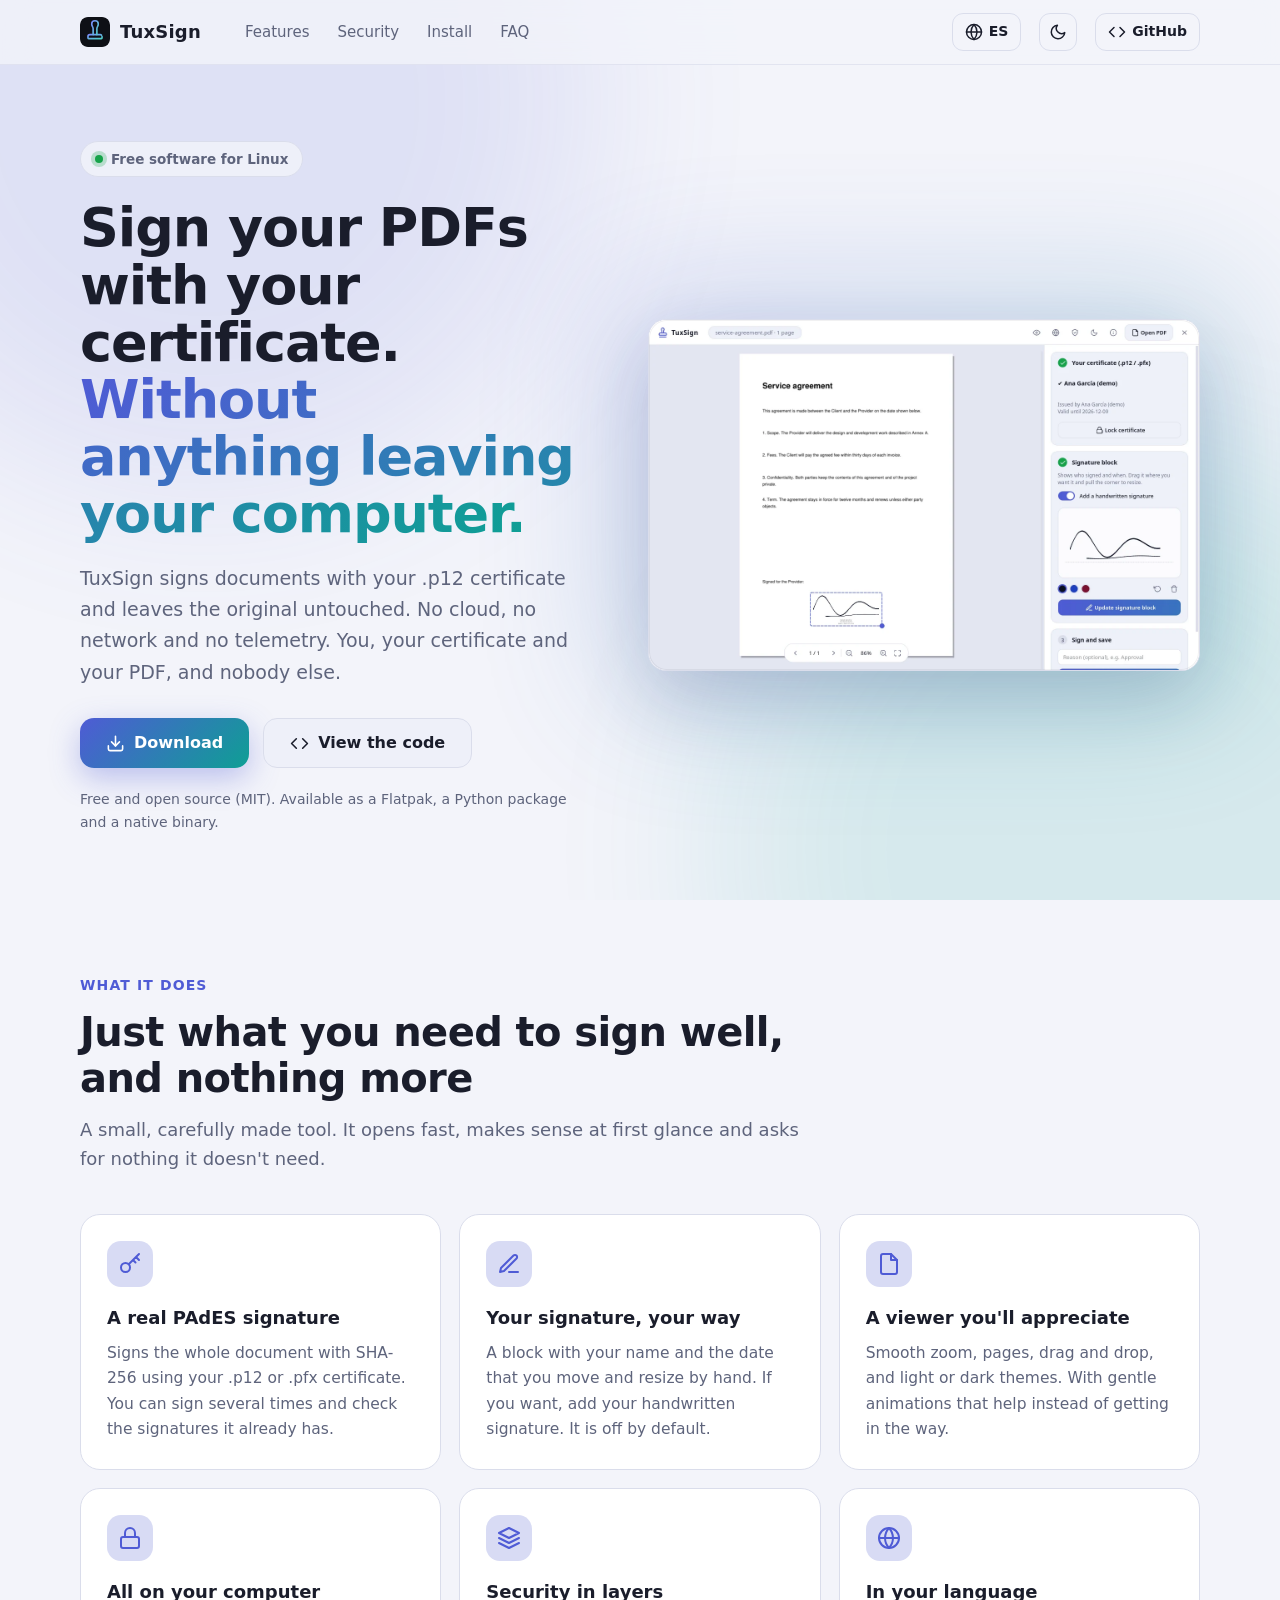
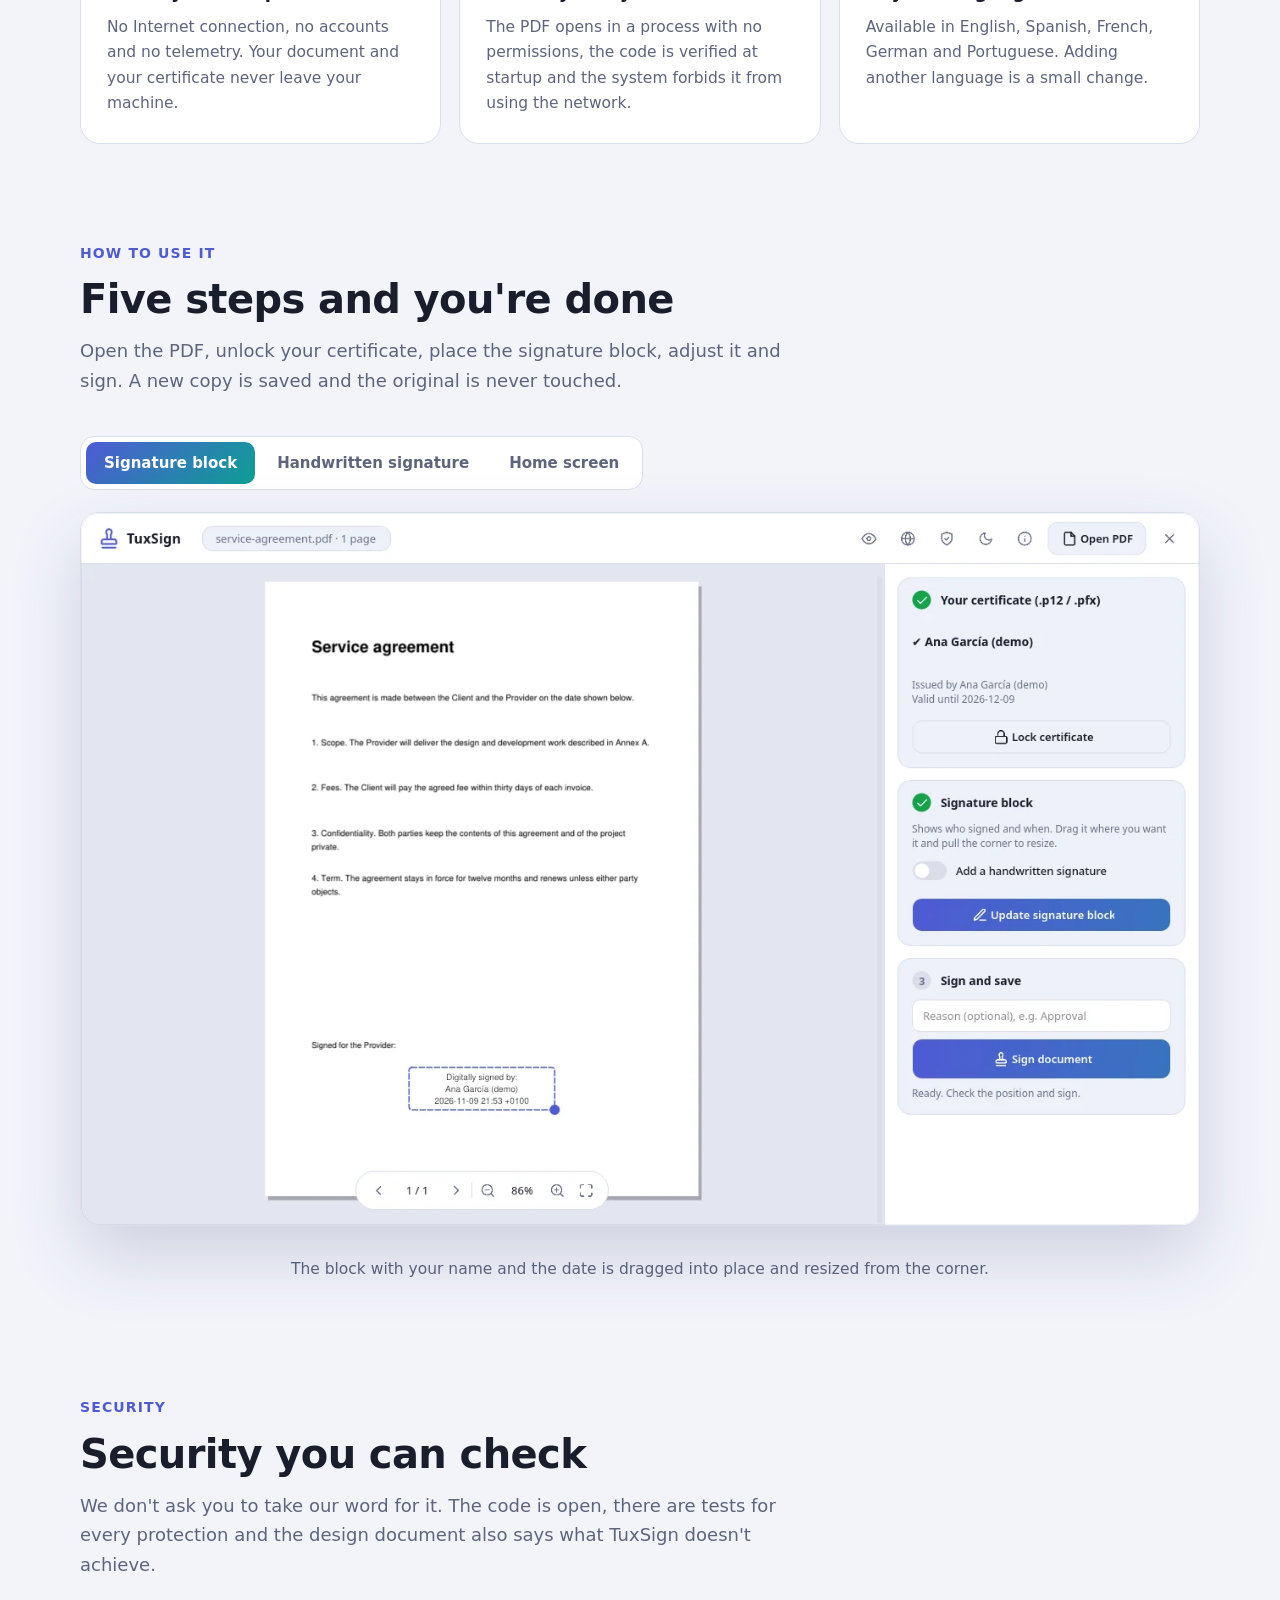
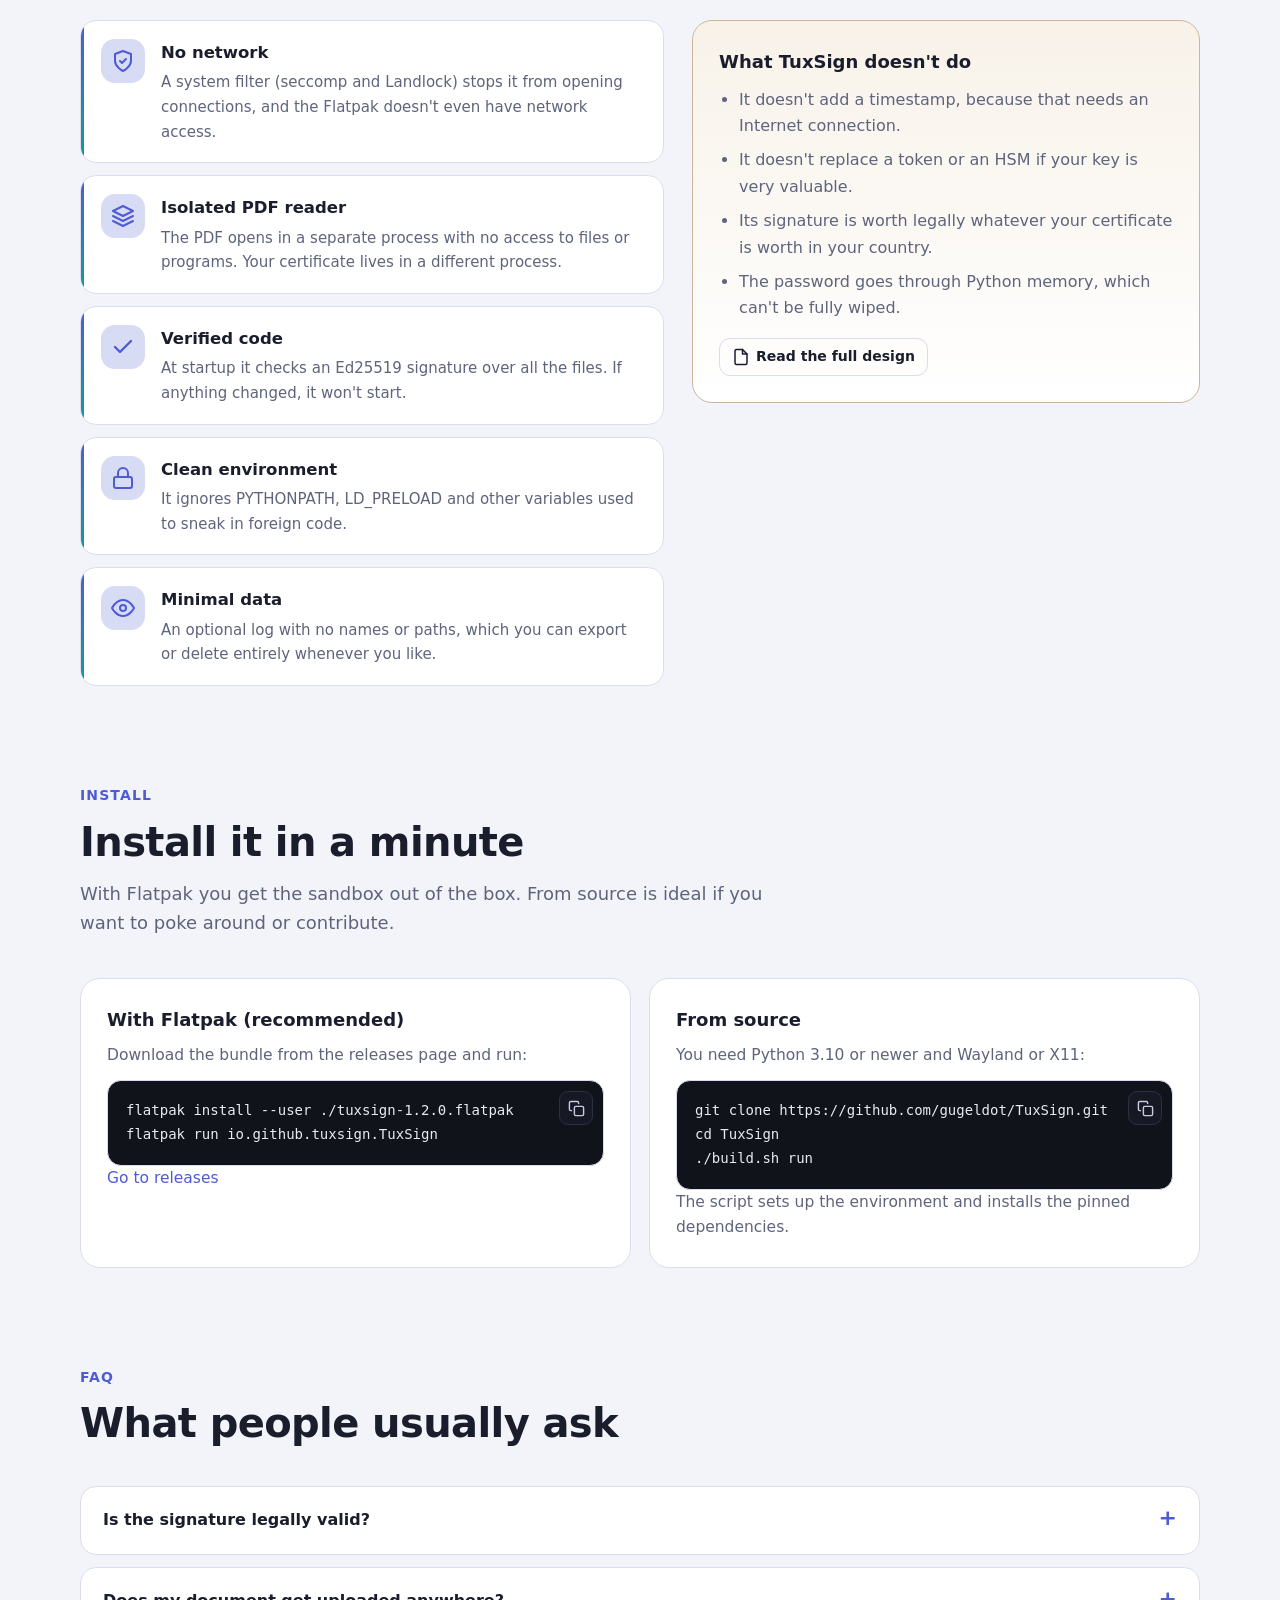
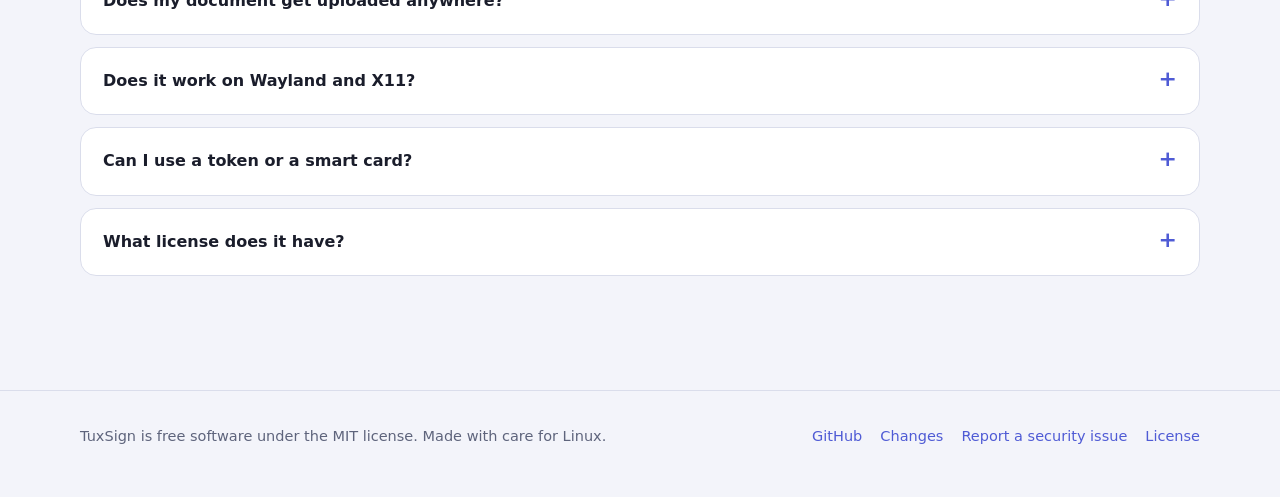
==== docs/index.html @ 44ddcf03 "releases" ====
<!doctype html>
<html lang="es" data-theme="dark">
<head>
  <meta charset="utf-8">
  <meta name="viewport" content="width=device-width, initial-scale=1">
  <title>TuxSign: firma PDF con tu certificado, todo en local</title>
  <meta name="description" content="TuxSign es una aplicación libre para Linux que firma PDF con tu certificado .p12 (PAdES). Sin nube, sin red y sin telemetría.">
  <meta name="theme-color" content="#0E1016">
  <link rel="canonical" href="https://gugeldot.github.io/TuxSign/">
  <link rel="icon" type="image/svg+xml" href="assets/favicon.svg">
  <meta property="og:type" content="website">
  <meta property="og:title" content="TuxSign: firma PDF con tu certificado, todo en local">
  <meta property="og:description" content="Aplicación libre para Linux. Firma PAdES con tu .p12, sin nube, sin red y sin telemetría.">
  <meta property="og:image" content="https://gugeldot.github.io/TuxSign/assets/og.jpg">
  <meta property="og:url" content="https://gugeldot.github.io/TuxSign/">
  <meta name="twitter:card" content="summary_large_image">
  <link rel="stylesheet" href="assets/site.css">
  <script>
    /* Aplica el tema antes de pintar para evitar parpadeos. */
    (function () {
      var t = null;
      try { t = localStorage.getItem("tuxsign-theme"); } catch (e) {}
      if (!t) { t = window.matchMedia && window.matchMedia("(prefers-color-scheme: light)").matches ? "light" : "dark"; }
      document.documentElement.setAttribute("data-theme", t);
    })();
  </script>
</head>
<body>
  <a class="skip" href="#main" data-i18n="skip">Saltar al contenido</a>

  <svg width="0" height="0" style="position:absolute" aria-hidden="true">
    <defs>
      <symbol id="i-file" viewBox="0 0 24 24" fill="none" stroke="currentColor" stroke-width="2" stroke-linecap="round" stroke-linejoin="round"><path d="M14 2H6a2 2 0 0 0-2 2v16a2 2 0 0 0 2 2h12a2 2 0 0 0 2-2V8z"/><polyline points="14 2 14 8 20 8"/></symbol>
      <symbol id="i-pen" viewBox="0 0 24 24" fill="none" stroke="currentColor" stroke-width="2" stroke-linecap="round" stroke-linejoin="round"><path d="M12 20h9"/><path d="M16.5 3.5a2.121 2.121 0 0 1 3 3L7 19l-4 1 1-4L16.5 3.5z"/></symbol>
      <symbol id="i-shield" viewBox="0 0 24 24" fill="none" stroke="currentColor" stroke-width="2" stroke-linecap="round" stroke-linejoin="round"><path d="M12 22s8-4 8-10V5l-8-3-8 3v7c0 6 8 10 8 10z"/><polyline points="9 12 11 14 15 10"/></symbol>
      <symbol id="i-lock" viewBox="0 0 24 24" fill="none" stroke="currentColor" stroke-width="2" stroke-linecap="round" stroke-linejoin="round"><rect x="3" y="11" width="18" height="11" rx="2"/><path d="M7 11V7a5 5 0 0 1 10 0v4"/></symbol>
      <symbol id="i-globe" viewBox="0 0 24 24" fill="none" stroke="currentColor" stroke-width="2" stroke-linecap="round" stroke-linejoin="round"><circle cx="12" cy="12" r="10"/><line x1="2" y1="12" x2="22" y2="12"/><path d="M12 2a15.3 15.3 0 0 1 4 10 15.3 15.3 0 0 1-4 10 15.3 15.3 0 0 1-4-10 15.3 15.3 0 0 1 4-10z"/></symbol>
      <symbol id="i-key" viewBox="0 0 24 24" fill="none" stroke="currentColor" stroke-width="2" stroke-linecap="round" stroke-linejoin="round"><circle cx="7.5" cy="15.5" r="4.5"/><path d="M10.7 12.3 21 2m-3 3 3 3m-6 0 2.5 2.5"/></symbol>
      <symbol id="i-layers" viewBox="0 0 24 24" fill="none" stroke="currentColor" stroke-width="2" stroke-linecap="round" stroke-linejoin="round"><polygon points="12 2 2 7 12 12 22 7 12 2"/><polyline points="2 17 12 22 22 17"/><polyline points="2 12 12 17 22 12"/></symbol>
      <symbol id="i-eye" viewBox="0 0 24 24" fill="none" stroke="currentColor" stroke-width="2" stroke-linecap="round" stroke-linejoin="round"><path d="M1 12s4-8 11-8 11 8 11 8-4 8-11 8-11-8-11-8z"/><circle cx="12" cy="12" r="3"/></symbol>
      <symbol id="i-down" viewBox="0 0 24 24" fill="none" stroke="currentColor" stroke-width="2" stroke-linecap="round" stroke-linejoin="round"><path d="M21 15v4a2 2 0 0 1-2 2H5a2 2 0 0 1-2-2v-4"/><polyline points="7 10 12 15 17 10"/><line x1="12" y1="15" x2="12" y2="3"/></symbol>
      <symbol id="i-code" viewBox="0 0 24 24" fill="none" stroke="currentColor" stroke-width="2" stroke-linecap="round" stroke-linejoin="round"><polyline points="16 18 22 12 16 6"/><polyline points="8 6 2 12 8 18"/></symbol>
      <symbol id="i-copy" viewBox="0 0 24 24" fill="none" stroke="currentColor" stroke-width="2" stroke-linecap="round" stroke-linejoin="round"><rect x="9" y="9" width="13" height="13" rx="2"/><path d="M5 15H4a2 2 0 0 1-2-2V4a2 2 0 0 1 2-2h9a2 2 0 0 1 2 2v1"/></symbol>
      <symbol id="i-check" viewBox="0 0 24 24" fill="none" stroke="currentColor" stroke-width="2.4" stroke-linecap="round" stroke-linejoin="round"><polyline points="20 6 9 17 4 12"/></symbol>
      <symbol id="i-sun" viewBox="0 0 24 24" fill="none" stroke="currentColor" stroke-width="2" stroke-linecap="round" stroke-linejoin="round"><circle cx="12" cy="12" r="5"/><line x1="12" y1="1" x2="12" y2="3"/><line x1="12" y1="21" x2="12" y2="23"/><line x1="4.22" y1="4.22" x2="5.64" y2="5.64"/><line x1="18.36" y1="18.36" x2="19.78" y2="19.78"/><line x1="1" y1="12" x2="3" y2="12"/><line x1="21" y1="12" x2="23" y2="12"/><line x1="4.22" y1="19.78" x2="5.64" y2="18.36"/><line x1="18.36" y1="5.64" x2="19.78" y2="4.22"/></symbol>
      <symbol id="i-moon" viewBox="0 0 24 24" fill="none" stroke="currentColor" stroke-width="2" stroke-linecap="round" stroke-linejoin="round"><path d="M21 12.79A9 9 0 1 1 11.21 3 7 7 0 0 0 21 12.79z"/></symbol>
    </defs>
  </svg>

  <div class="blobs" aria-hidden="true"><div class="blob a"></div><div class="blob b"></div></div>

  <header class="top">
    <div class="wrap bar">
      <a class="brand" href="#top" aria-label="TuxSign"><img src="assets/favicon.svg" alt="" width="30" height="30">TuxSign</a>
      <nav class="links" aria-label="Principal">
        <a href="#funciones" data-i18n="nav_features">Funciones</a>
        <a href="#seguridad" data-i18n="nav_security">Seguridad</a>
        <a href="#instalar" data-i18n="nav_install">Instalar</a>
        <a href="#preguntas" data-i18n="nav_faq">Preguntas</a>
      </nav>
      <div class="spacer"></div>
      <button class="chip-btn" id="lang" type="button" aria-label="Cambiar idioma"><svg><use href="#i-globe"/></svg><span id="lang-label">EN</span></button>
      <button class="chip-btn icon-only" id="theme" type="button" aria-label="Cambiar tema" data-i18n-aria="aria_theme"><svg><use id="theme-icon" href="#i-sun"/></svg></button>
      <a class="chip-btn" href="https://github.com/gugeldot/TuxSign"><svg><use href="#i-code"/></svg>GitHub</a>
    </div>
  </header>

  <main id="main">
    <div class="wrap hero" id="top">
      <div>
        <span class="eyebrow reveal"><i></i><span data-i18n="eyebrow">Software libre para Linux</span></span>
        <h1 class="reveal d1"><span data-i18n="h1a">Firma tus PDF con tu certificado.</span> <span class="grad" data-i18n="h1b">Sin que nada salga de tu ordenador.</span></h1>
        <p class="lead reveal d2" data-i18n="lead">TuxSign firma documentos con tu certificado .p12 y deja el original intacto. Sin nube, sin red y sin telemetría. Tú, tu certificado y tu PDF, y nadie más.</p>
        <div class="cta reveal d3">
          <a class="btn primary" href="https://github.com/gugeldot/TuxSign/releases/latest"><svg><use href="#i-down"/></svg><span data-i18n="cta_download">Descargar</span></a>
          <a class="btn" href="https://github.com/gugeldot/TuxSign"><svg><use href="#i-code"/></svg><span data-i18n="cta_code">Ver el código</span></a>
        </div>
        <p class="fine reveal d3" data-i18n="fine">Gratis y de código abierto (MIT). Disponible como Flatpak, paquete Python y binario nativo.</p>
      </div>
      <div class="hero-art reveal d2">
        <div class="glow" aria-hidden="true"></div>
        <div class="shot-frame"><img class="shot" data-shot="handwritten" src="assets/handwritten-es-dark.webp" width="1320" height="840" alt="TuxSign firmando un contrato con firma manuscrita" data-i18n-alt="alt_hero"></div>
      </div>
    </div>

    <section id="funciones">
      <div class="wrap">
        <div class="sec-head reveal">
          <span class="kicker" data-i18n="feat_kicker">Qué hace</span>
          <h2 data-i18n="feat_title">Lo justo para firmar bien, y nada más</h2>
          <p data-i18n="feat_sub">Una herramienta pequeña y cuidada. Se abre rápido, se entiende a la primera y no te pide nada que no necesite.</p>
        </div>
        <div class="grid">
          <article class="card reveal"><div class="ico"><svg><use href="#i-key"/></svg></div><h3 data-i18n="f1t">Firma PAdES de verdad</h3><p data-i18n="f1p">Firma con SHA-256 sobre todo el documento, usando tu certificado .p12 o .pfx. Puedes firmar varias veces y comprobar las firmas que ya trae.</p></article>
          <article class="card reveal d1"><div class="ico"><svg><use href="#i-pen"/></svg></div><h3 data-i18n="f2t">Tu firma, a tu manera</h3><p data-i18n="f2p">Un bloque con tu nombre y la fecha que mueves y redimensionas a mano. Si quieres, añade tu firma manuscrita. Viene desactivada.</p></article>
          <article class="card reveal d2"><div class="ico"><svg><use href="#i-file"/></svg></div><h3 data-i18n="f3t">Un visor que se agradece</h3><p data-i18n="f3p">Zoom suave, páginas, arrastrar y soltar, y tema claro u oscuro. Con animaciones discretas que ayudan en vez de molestar.</p></article>
          <article class="card reveal"><div class="ico"><svg><use href="#i-lock"/></svg></div><h3 data-i18n="f4t">Todo en tu equipo</h3><p data-i18n="f4p">Sin conexión a Internet, sin cuentas y sin telemetría. Tu documento y tu certificado no salen de tu ordenador.</p></article>
          <article class="card reveal d1"><div class="ico"><svg><use href="#i-layers"/></svg></div><h3 data-i18n="f5t">Seguridad por capas</h3><p data-i18n="f5p">El PDF se abre en un proceso sin permisos, el código se comprueba al arrancar y el sistema le prohíbe la red.</p></article>
          <article class="card reveal d2"><div class="ico"><svg><use href="#i-globe"/></svg></div><h3 data-i18n="f6t">En tu idioma</h3><p data-i18n="f6p">Disponible en inglés, español, francés, alemán y portugués. Añadir otro idioma es un cambio pequeño.</p></article>
        </div>
      </div>
    </section>

    <section id="como">
      <div class="wrap">
        <div class="sec-head reveal">
          <span class="kicker" data-i18n="how_kicker">Cómo se usa</span>
          <h2 data-i18n="how_title">Cinco pasos y listo</h2>
          <p data-i18n="how_sub">Abre el PDF, desbloquea tu certificado, coloca el bloque de firma, ajústalo y firma. Se guarda una copia nueva y el original no se toca.</p>
        </div>
        <div class="reveal">
          <div class="tabs" role="tablist" aria-label="Capturas">
            <button class="tab" role="tab" aria-selected="true" data-tab="block" data-i18n="tab_block">Bloque de firma</button>
            <button class="tab" role="tab" aria-selected="false" data-tab="handwritten" data-i18n="tab_hand">Firma manuscrita</button>
            <button class="tab" role="tab" aria-selected="false" data-tab="home" data-i18n="tab_home">Pantalla de inicio</button>
          </div>
          <div class="showcase">
            <div class="shot-frame"><img id="showcase-img" class="shot" data-shot="block" src="assets/block-es-dark.webp" width="1320" height="840" alt="Captura de TuxSign" loading="lazy"></div>
            <p class="caption" id="caption" data-i18n="cap_block">El bloque con tu nombre y la fecha se arrastra a su sitio y se ajusta de tamaño con la esquina.</p>
          </div>
        </div>
      </div>
    </section>

    <section id="seguridad">
      <div class="wrap">
        <div class="sec-head reveal">
          <span class="kicker" data-i18n="sec_kicker">Seguridad</span>
          <h2 data-i18n="sec_title">Seguridad que puedes comprobar</h2>
          <p data-i18n="sec_sub">No te pedimos que te fíes de nuestra palabra. El código es abierto, hay tests para cada protección y el documento de diseño dice también lo que TuxSign no consigue.</p>
        </div>
        <div class="sec-grid">
          <div class="layers">
            <div class="layer reveal"><div class="ico"><svg><use href="#i-shield"/></svg></div><div><h3 data-i18n="l1t">Sin red</h3><p data-i18n="l1p">Un filtro del sistema (seccomp y Landlock) le impide abrir conexiones, y el Flatpak ni siquiera tiene red.</p></div></div>
            <div class="layer reveal d1"><div class="ico"><svg><use href="#i-layers"/></svg></div><div><h3 data-i18n="l2t">Lector de PDF aislado</h3><p data-i18n="l2p">El PDF se abre en un proceso aparte, sin acceso a archivos ni a programas. Tu certificado vive en otro proceso distinto.</p></div></div>
            <div class="layer reveal d2"><div class="ico"><svg><use href="#i-check"/></svg></div><div><h3 data-i18n="l3t">Código verificado</h3><p data-i18n="l3p">Al arrancar se comprueba una firma Ed25519 sobre todos los archivos. Si algo ha cambiado, no arranca.</p></div></div>
            <div class="layer reveal"><div class="ico"><svg><use href="#i-lock"/></svg></div><div><h3 data-i18n="l4t">Entorno limpio</h3><p data-i18n="l4p">Ignora PYTHONPATH, LD_PRELOAD y otras variables que sirven para colar código ajeno.</p></div></div>
            <div class="layer reveal d1"><div class="ico"><svg><use href="#i-eye"/></svg></div><div><h3 data-i18n="l5t">Datos mínimos</h3><p data-i18n="l5p">Un registro opcional sin nombres ni rutas, que puedes exportar o borrar entero cuando quieras.</p></div></div>
          </div>
          <aside class="honest reveal d1">
            <h3 data-i18n="h_title">Lo que TuxSign no hace</h3>
            <ul>
              <li data-i18n="h1">No pone sello de tiempo, porque eso exige conectarse a Internet.</li>
              <li data-i18n="h2">No sustituye a un token o a un HSM si tu clave vale mucho.</li>
              <li data-i18n="h3">Su firma vale legalmente lo que valga tu certificado en tu país.</li>
              <li data-i18n="h4">La contraseña pasa por la memoria de Python, que no se puede borrar del todo.</li>
            </ul>
            <a class="chip-btn" href="https://github.com/gugeldot/TuxSign/blob/main/docs/seguridad.md"><svg><use href="#i-file"/></svg><span data-i18n="h_link">Leer el diseño completo</span></a>
          </aside>
        </div>
      </div>
    </section>

    <section id="instalar">
      <div class="wrap">
        <div class="sec-head reveal">
          <span class="kicker" data-i18n="ins_kicker">Instalar</span>
          <h2 data-i18n="ins_title">Instálalo en un minuto</h2>
          <p data-i18n="ins_sub">Con Flatpak tienes el entorno aislado de serie. Desde el código fuente es ideal si quieres curiosear o contribuir.</p>
        </div>
        <div class="install">
          <div class="card reveal">
            <h3 data-i18n="ins1t">Con Flatpak (recomendado)</h3>
            <p data-i18n="ins1p">Descarga el paquete desde la página de descargas y ejecuta:</p>
            <div class="code">flatpak install --user ./tuxsign-1.2.0.flatpak
flatpak run io.github.tuxsign.TuxSign<button class="copy" type="button" aria-label="Copiar" data-copy="flatpak install --user ./tuxsign-1.2.0.flatpak&#10;flatpak run io.github.tuxsign.TuxSign"><svg><use href="#i-copy"/></svg></button></div>
            <p class="note"><a href="https://github.com/gugeldot/TuxSign/releases/latest" data-i18n="ins_rel">Ir a las descargas</a></p>
          </div>
          <div class="card reveal d1">
            <h3 data-i18n="ins2t">Desde el código fuente</h3>
            <p data-i18n="ins2p">Necesitas Python 3.10 o superior y Wayland o X11:</p>
            <div class="code">git clone https://github.com/gugeldot/TuxSign.git
cd TuxSign
./build.sh run<button class="copy" type="button" aria-label="Copiar" data-copy="git clone https://github.com/gugeldot/TuxSign.git&#10;cd TuxSign&#10;./build.sh run"><svg><use href="#i-copy"/></svg></button></div>
            <p class="note" data-i18n="ins2n">El script prepara el entorno e instala las dependencias fijadas.</p>
          </div>
        </div>
      </div>
    </section>

    <section id="preguntas">
      <div class="wrap">
        <div class="sec-head reveal">
          <span class="kicker" data-i18n="faq_kicker">Preguntas</span>
          <h2 data-i18n="faq_title">Lo que suelen preguntar</h2>
        </div>
        <div class="reveal">
          <details><summary data-i18n="q1">¿La firma tiene validez legal?</summary><p data-i18n="a1">Depende de tu certificado y de la normativa de tu país. TuxSign genera una firma PAdES estándar con tu certificado, pero no es una herramienta certificada. Si lo necesitas para algo oficial, consulta qué exige quien lo va a recibir.</p></details>
          <details><summary data-i18n="q2">¿Mi documento se sube a algún sitio?</summary><p data-i18n="a2">No. TuxSign no usa la red: el sistema se lo impide y el paquete Flatpak ni siquiera la tiene. Puedes comprobarlo en el código, que es abierto.</p></details>
          <details><summary data-i18n="q3">¿Funciona en Wayland y en X11?</summary><p data-i18n="a3">Sí, en los dos. Una excepción: un DISPLAY de X11 por TCP, como el de ssh -X, no funciona porque la aplicación no puede abrir conexiones de red.</p></details>
          <details><summary data-i18n="q4">¿Puedo usar un token o una tarjeta?</summary><p data-i18n="a4">Todavía no. Ahora mismo solo admite certificados en archivo .p12 o .pfx. Soportar PKCS#11 sería una buena contribución.</p></details>
          <details><summary data-i18n="q5">¿Qué licencia tiene?</summary><p data-i18n="a5">El código es MIT. Los paquetes con binarios incluyen otras librerías con sus licencias, como PyMuPDF (AGPL-3.0) y Qt (LGPL-3.0), que hay que respetar si los redistribuyes.</p></details>
        </div>
      </div>
    </section>
  </main>

  <footer>
    <div class="wrap foot">
      <span data-i18n="foot">TuxSign es software libre bajo licencia MIT. Hecho con cariño para Linux.</span>
      <nav aria-label="Enlaces">
        <a href="https://github.com/gugeldot/TuxSign">GitHub</a>
        <a href="https://github.com/gugeldot/TuxSign/blob/main/CHANGELOG.md" data-i18n="foot_changes">Cambios</a>
        <a href="https://github.com/gugeldot/TuxSign/blob/main/SECURITY.md" data-i18n="foot_sec">Avisar de un fallo de seguridad</a>
        <a href="https://github.com/gugeldot/TuxSign/blob/main/LICENSE" data-i18n="foot_lic">Licencia</a>
      </nav>
    </div>
  </footer>

  <script src="assets/site.js" defer></script>
</body>
</html>
---- docs/assets/site.css ----
/* TuxSign: misma paleta y estética que la aplicación. Sin fuentes ni recursos externos. */
:root {
  --bg: #0E1016; --surface: #161923; --surface2: #1E2230; --border: #2B3043;
  --text: #E8EAF2; --muted: #9AA0B6; --accent: #7C8CFF; --accent2: #4FD1C5;
  --on-accent: #0B0E1A; --ok: #4ADE80; --warn: #FBBF24; --shadow: 0 30px 80px rgba(0,0,0,.45);
  --grad: linear-gradient(135deg, var(--accent), var(--accent2));
  --font: Inter, "Noto Sans", Cantarell, system-ui, -apple-system, "Segoe UI", sans-serif;
  --mono: ui-monospace, "JetBrains Mono", "DejaVu Sans Mono", Menlo, monospace;
}
:root[data-theme="light"] {
  --bg: #F3F4FA; --surface: #FFFFFF; --surface2: #EEF0F9; --border: #DADDEB;
  --text: #1A1D2B; --muted: #5E647C; --accent: #4F5BD5; --accent2: #0E9F94;
  --on-accent: #FFFFFF; --ok: #16A34A; --warn: #B7791F; --shadow: 0 30px 70px rgba(40,50,110,.18);
}
* { box-sizing: border-box; }
html { scroll-behavior: smooth; scroll-padding-top: 84px; }
body { margin: 0; background: var(--bg); color: var(--text); font: 16px/1.65 var(--font); -webkit-font-smoothing: antialiased; overflow-x: hidden; }
img { max-width: 100%; height: auto; display: block; }
a { color: var(--accent); text-decoration: none; }
a:hover { text-decoration: underline; }
:focus-visible { outline: 2px solid var(--accent); outline-offset: 3px; border-radius: 8px; }
.wrap { width: min(1120px, calc(100% - 40px)); margin: 0 auto; }
.skip { position: absolute; left: -999px; top: 8px; background: var(--surface); padding: 8px 14px; border-radius: 10px; z-index: 100; }
.skip:focus { left: 12px; }

/* fondo con manchas suaves */
.blobs { position: fixed; inset: 0; z-index: -1; overflow: hidden; pointer-events: none; }
.blob { position: absolute; width: 60vmax; height: 60vmax; border-radius: 50%; filter: blur(90px); opacity: .16; animation: drift 26s ease-in-out infinite alternate; }
.blob.a { background: var(--accent); top: -22vmax; left: -14vmax; }
.blob.b { background: var(--accent2); bottom: -26vmax; right: -16vmax; animation-delay: -9s; }
:root[data-theme="light"] .blob { opacity: .12; }
@keyframes drift { to { transform: translate3d(6vmax, 4vmax, 0) scale(1.08); } }

/* cabecera */
header.top { position: sticky; top: 0; z-index: 50; backdrop-filter: blur(14px); background: color-mix(in srgb, var(--bg) 78%, transparent); border-bottom: 1px solid color-mix(in srgb, var(--border) 70%, transparent); }
.bar { display: flex; align-items: center; gap: 18px; height: 64px; }
.brand { display: flex; align-items: center; gap: 10px; font-weight: 800; font-size: 18px; color: var(--text); letter-spacing: .2px; }
.brand:hover { text-decoration: none; }
.brand img { width: 30px; height: 30px; border-radius: 8px; }
nav.links { display: flex; gap: 4px; margin-left: 14px; }
nav.links a { color: var(--muted); padding: 8px 12px; border-radius: 10px; font-weight: 500; font-size: 15px; }
nav.links a:hover { color: var(--text); background: var(--surface2); text-decoration: none; }
.spacer { flex: 1; }
.chip-btn { display: inline-flex; align-items: center; gap: 6px; height: 38px; padding: 0 12px; border-radius: 11px; background: transparent; border: 1px solid var(--border); color: var(--text); font: inherit; font-size: 14px; font-weight: 600; cursor: pointer; transition: border-color .18s, background .18s, transform .18s; }
.chip-btn:hover { border-color: var(--accent); background: color-mix(in srgb, var(--accent) 10%, transparent); text-decoration: none; }
.chip-btn:active { transform: scale(.97); }
.chip-btn svg { width: 18px; height: 18px; }
.icon-only { width: 38px; padding: 0; justify-content: center; }

/* botones */
.btn { display: inline-flex; align-items: center; justify-content: center; gap: 9px; height: 50px; padding: 0 26px; border-radius: 14px; font-weight: 700; font-size: 16px; border: 1px solid var(--border); color: var(--text); background: var(--surface2); cursor: pointer; transition: transform .18s, box-shadow .18s, border-color .18s; font-family: inherit; }
.btn:hover { transform: translateY(-2px); text-decoration: none; border-color: var(--accent); }
.btn.primary { background: var(--grad); color: var(--on-accent); border: 0; box-shadow: 0 10px 30px color-mix(in srgb, var(--accent) 35%, transparent); }
.btn.primary:hover { box-shadow: 0 14px 38px color-mix(in srgb, var(--accent) 50%, transparent); }
.btn svg { width: 19px; height: 19px; }

/* hero */
.hero { padding: 76px 0 40px; display: grid; grid-template-columns: 1.02fr 1.1fr; gap: 56px; align-items: center; }
.eyebrow { display: inline-flex; gap: 8px; align-items: center; padding: 6px 14px; border-radius: 99px; background: var(--surface2); border: 1px solid var(--border); color: var(--muted); font-size: 13.5px; font-weight: 600; }
.eyebrow i { width: 8px; height: 8px; border-radius: 50%; background: var(--ok); box-shadow: 0 0 0 4px color-mix(in srgb, var(--ok) 25%, transparent); }
h1 { font-size: clamp(34px, 4.3vw, 54px); line-height: 1.06; letter-spacing: -.02em; margin: 22px 0 20px; font-weight: 800; }
.grad { background: var(--grad); -webkit-background-clip: text; background-clip: text; color: transparent; }
.lead { font-size: 19px; color: var(--muted); max-width: 52ch; margin: 0 0 30px; }
.cta { display: flex; gap: 14px; flex-wrap: wrap; }
.fine { margin-top: 20px; color: var(--muted); font-size: 14px; }
.shot-frame { position: relative; border-radius: 18px; overflow: hidden; border: 1px solid var(--border); background: var(--surface); box-shadow: var(--shadow); animation: float 7s ease-in-out infinite; transform-origin: center; }
.shot-frame::after { content: ""; position: absolute; inset: 0; border-radius: inherit; box-shadow: inset 0 0 0 1px color-mix(in srgb, var(--text) 6%, transparent); pointer-events: none; }
@keyframes float { 50% { transform: translateY(-10px); } }
.glow { position: absolute; inset: -8% -6%; background: var(--grad); filter: blur(70px); opacity: .22; z-index: -1; border-radius: 40px; }
.hero-art { position: relative; }

/* secciones */
section { padding: 84px 0 12px; }
.sec-head { max-width: 720px; margin: 0 0 40px; }
.kicker { color: var(--accent); font-weight: 700; font-size: 14px; letter-spacing: .08em; text-transform: uppercase; }
h2 { font-size: clamp(28px, 3.6vw, 40px); line-height: 1.15; letter-spacing: -.015em; margin: 10px 0 14px; font-weight: 800; }
.sec-head p { color: var(--muted); font-size: 18px; margin: 0; }

.grid { display: grid; grid-template-columns: repeat(3, 1fr); gap: 18px; }
.card { background: var(--surface); border: 1px solid var(--border); border-radius: 20px; padding: 26px; transition: transform .22s, border-color .22s, box-shadow .22s; }
.card:hover { transform: translateY(-4px); border-color: color-mix(in srgb, var(--accent) 55%, var(--border)); box-shadow: 0 18px 40px color-mix(in srgb, var(--accent) 10%, transparent); }
.ico { width: 46px; height: 46px; border-radius: 14px; display: grid; place-items: center; background: color-mix(in srgb, var(--accent) 14%, var(--surface2)); color: var(--accent); margin-bottom: 16px; }
.ico svg { width: 24px; height: 24px; }
.card h3 { margin: 0 0 8px; font-size: 18px; }
.card p { margin: 0; color: var(--muted); font-size: 15.5px; }

/* escaparate con pestañas */
.tabs { display: inline-flex; gap: 4px; padding: 5px; border-radius: 14px; background: var(--surface); border: 1px solid var(--border); margin-bottom: 22px; flex-wrap: wrap; }
.tab { border: 0; background: transparent; color: var(--muted); font: inherit; font-weight: 600; font-size: 15px; padding: 9px 18px; border-radius: 10px; cursor: pointer; transition: background .18s, color .18s; }
.tab:hover { color: var(--text); }
.tab[aria-selected="true"] { background: var(--grad); color: var(--on-accent); }
.showcase { display: grid; grid-template-columns: 1fr; gap: 16px; }
.showcase .shot-frame { animation: none; }
.shot-frame img { transition: opacity .28s; }
.caption { color: var(--muted); text-align: center; font-size: 15.5px; min-height: 1.6em; }

/* seguridad */
.sec-grid { display: grid; grid-template-columns: 1.15fr 1fr; gap: 28px; align-items: start; }
.layers { display: grid; gap: 12px; }
.layer { display: grid; grid-template-columns: 44px 1fr; gap: 16px; align-items: start; background: var(--surface); border: 1px solid var(--border); border-radius: 16px; padding: 18px 20px; position: relative; overflow: hidden; }
.layer::before { content: ""; position: absolute; left: 0; top: 0; bottom: 0; width: 3px; background: var(--grad); }
.layer .ico { margin: 0; width: 44px; height: 44px; }
.layer h3 { margin: 0 0 4px; font-size: 16.5px; }
.layer p { margin: 0; color: var(--muted); font-size: 15px; }
.honest { background: linear-gradient(180deg, color-mix(in srgb, var(--warn) 10%, var(--surface)), var(--surface)); border: 1px solid color-mix(in srgb, var(--warn) 40%, var(--border)); border-radius: 20px; padding: 26px; position: sticky; top: 90px; }
.honest h3 { margin: 0 0 10px; font-size: 18px; }
.honest ul { margin: 0 0 16px; padding-left: 20px; color: var(--muted); }
.honest li { margin-bottom: 8px; }

/* instalar */
.install { display: grid; grid-template-columns: 1fr 1fr; gap: 18px; }
.code { position: relative; background: #0A0C11; color: #E8EAF2; border: 1px solid var(--border); border-radius: 14px; padding: 18px 56px 18px 18px; font: 14px/1.7 var(--mono); overflow-x: auto; margin: 12px 0 0; white-space: pre; }
:root[data-theme="light"] .code { background: #11131B; }
.copy { position: absolute; top: 10px; right: 10px; width: 34px; height: 34px; border-radius: 9px; border: 1px solid #2B3043; background: #161923; color: #C7CBE0; display: grid; place-items: center; cursor: pointer; transition: background .18s, color .18s; }
.copy:hover { background: #1E2230; color: #fff; }
.copy svg { width: 17px; height: 17px; }
.copy.done { color: var(--ok); }
.note { color: var(--muted); font-size: 14.5px; margin-top: 18px; }
details { background: var(--surface); border: 1px solid var(--border); border-radius: 16px; padding: 4px 22px; margin-bottom: 12px; }
summary { cursor: pointer; font-weight: 700; padding: 16px 0; list-style: none; display: flex; justify-content: space-between; gap: 12px; }
summary::-webkit-details-marker { display: none; }
summary::after { content: "+"; color: var(--accent); font-size: 22px; line-height: 1; transition: transform .2s; }
details[open] summary::after { transform: rotate(45deg); }
details p { margin: 0 0 18px; color: var(--muted); }

footer { margin-top: 90px; border-top: 1px solid var(--border); padding: 34px 0 48px; color: var(--muted); font-size: 14.5px; }
.foot { display: flex; justify-content: space-between; gap: 18px; flex-wrap: wrap; align-items: center; }
.foot nav { display: flex; gap: 18px; flex-wrap: wrap; }

/* animación de entrada */
.reveal { opacity: 0; transform: translateY(22px); transition: opacity .7s cubic-bezier(.2,.7,.2,1), transform .7s cubic-bezier(.2,.7,.2,1); }
.reveal.in { opacity: 1; transform: none; }
.reveal.d1 { transition-delay: .08s; } .reveal.d2 { transition-delay: .16s; } .reveal.d3 { transition-delay: .24s; }

@media (max-width: 920px) {
  .hero { grid-template-columns: 1fr; padding-top: 48px; gap: 36px; }
  .grid { grid-template-columns: repeat(2, 1fr); }
  .sec-grid, .install { grid-template-columns: 1fr; }
  .honest { position: static; }
}
@media (max-width: 640px) {
  nav.links { display: none; }
  .grid { grid-template-columns: 1fr; }
  .btn { width: 100%; }
  section { padding-top: 60px; }
}
@media (prefers-reduced-motion: reduce) {
  *, *::before, *::after { animation: none !important; transition: none !important; scroll-behavior: auto !important; }
  .reveal { opacity: 1; transform: none; }
}
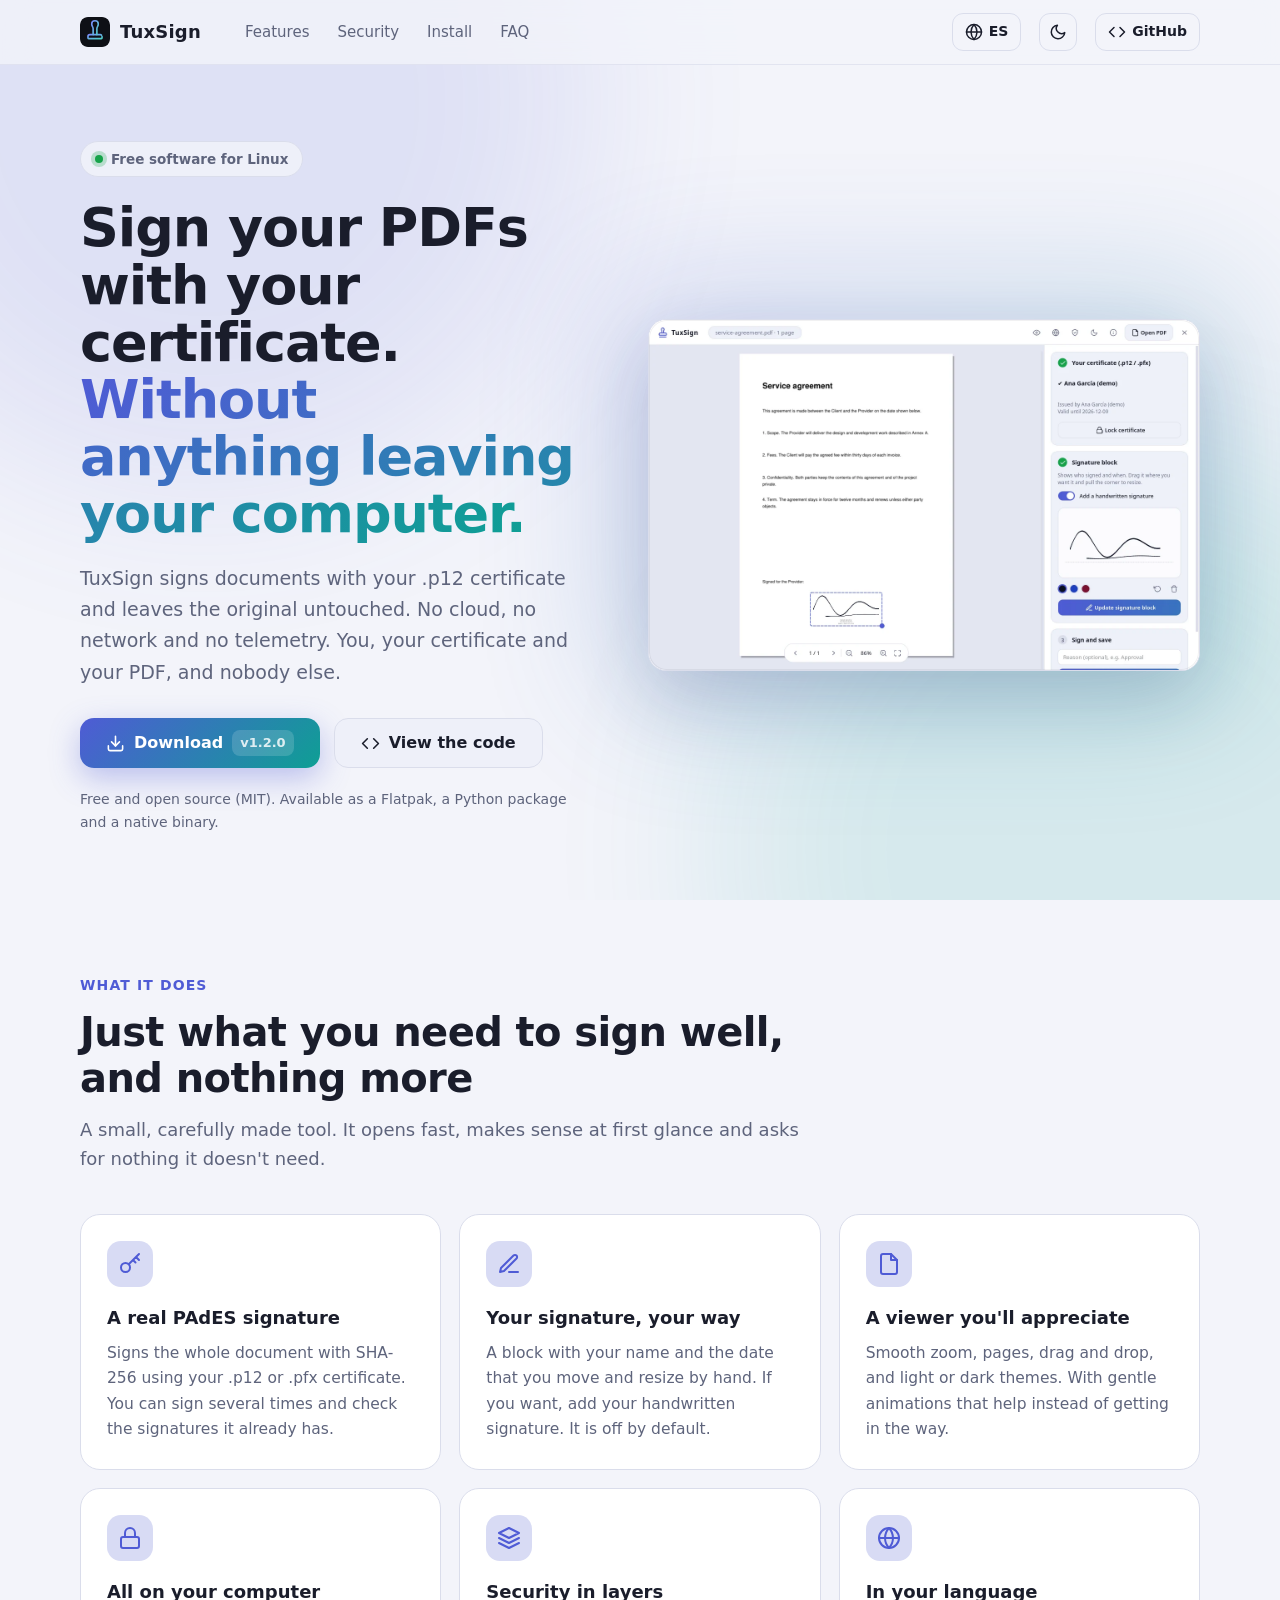
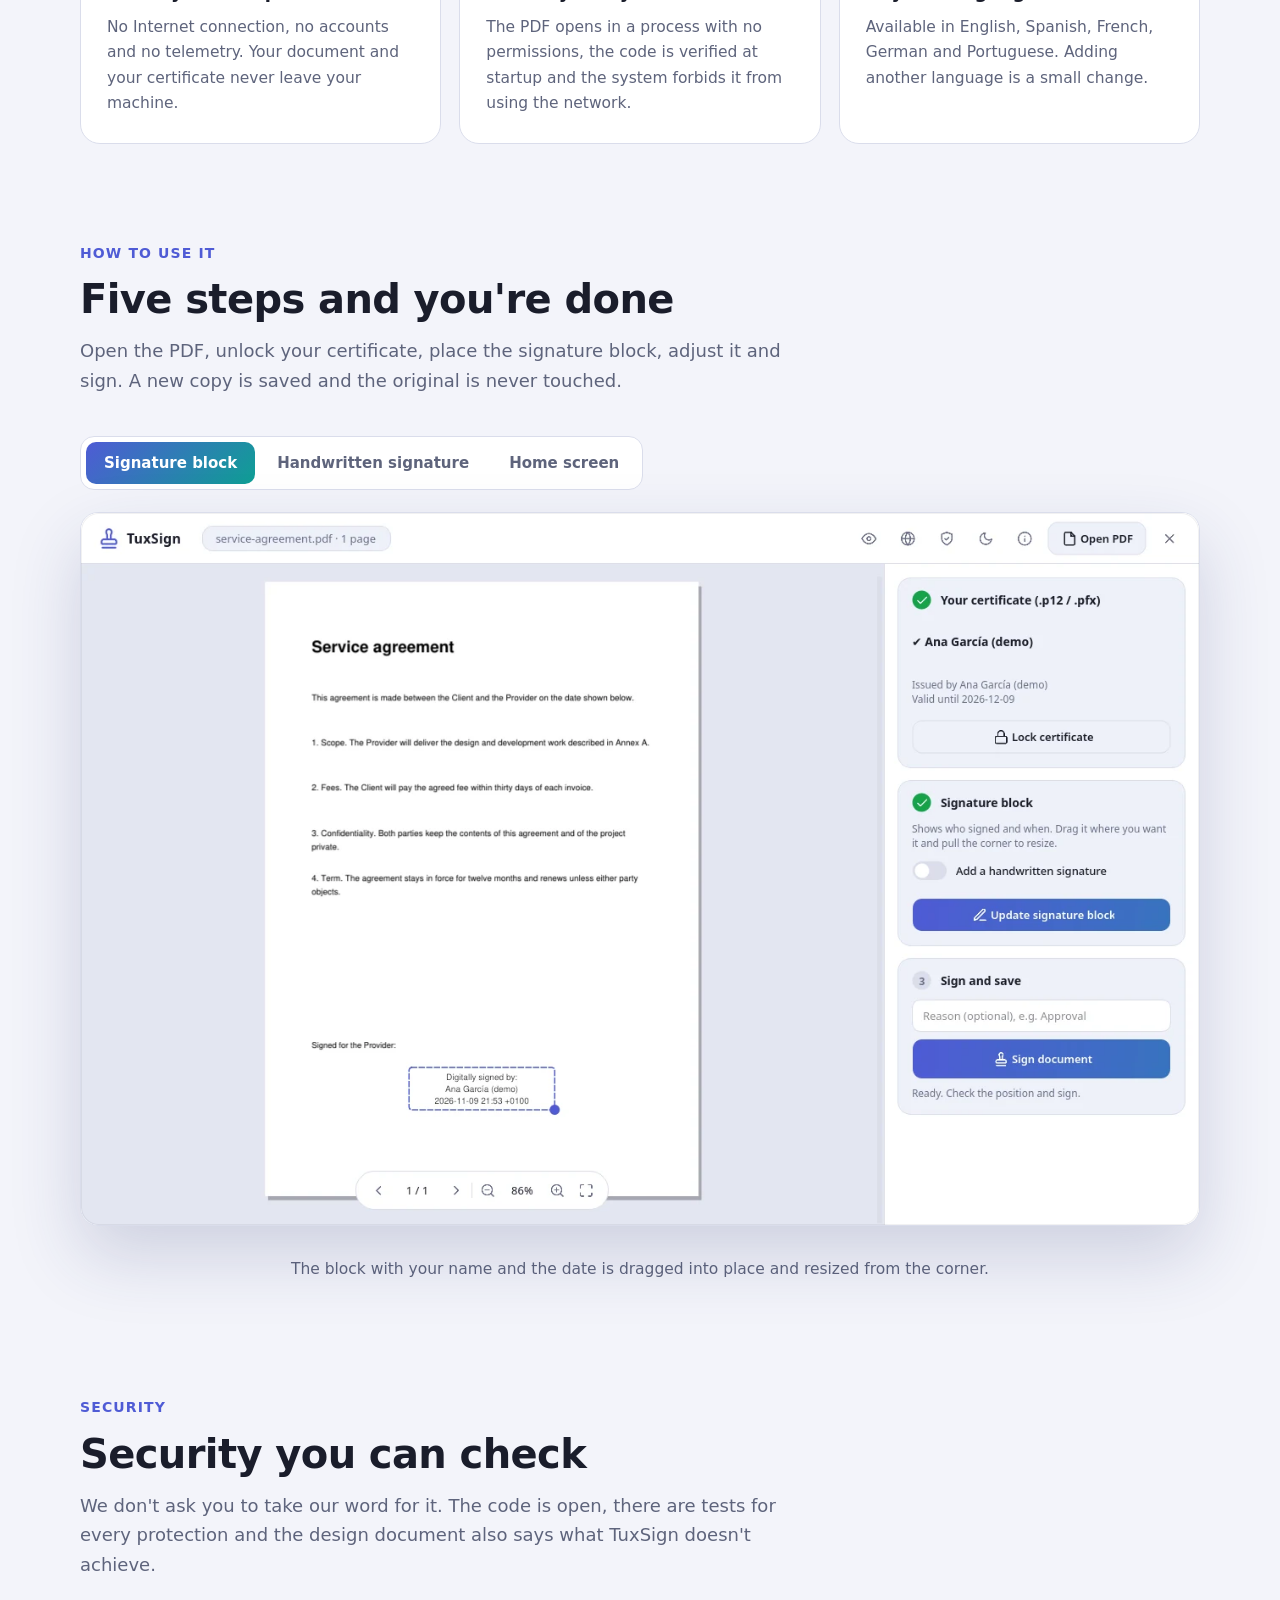
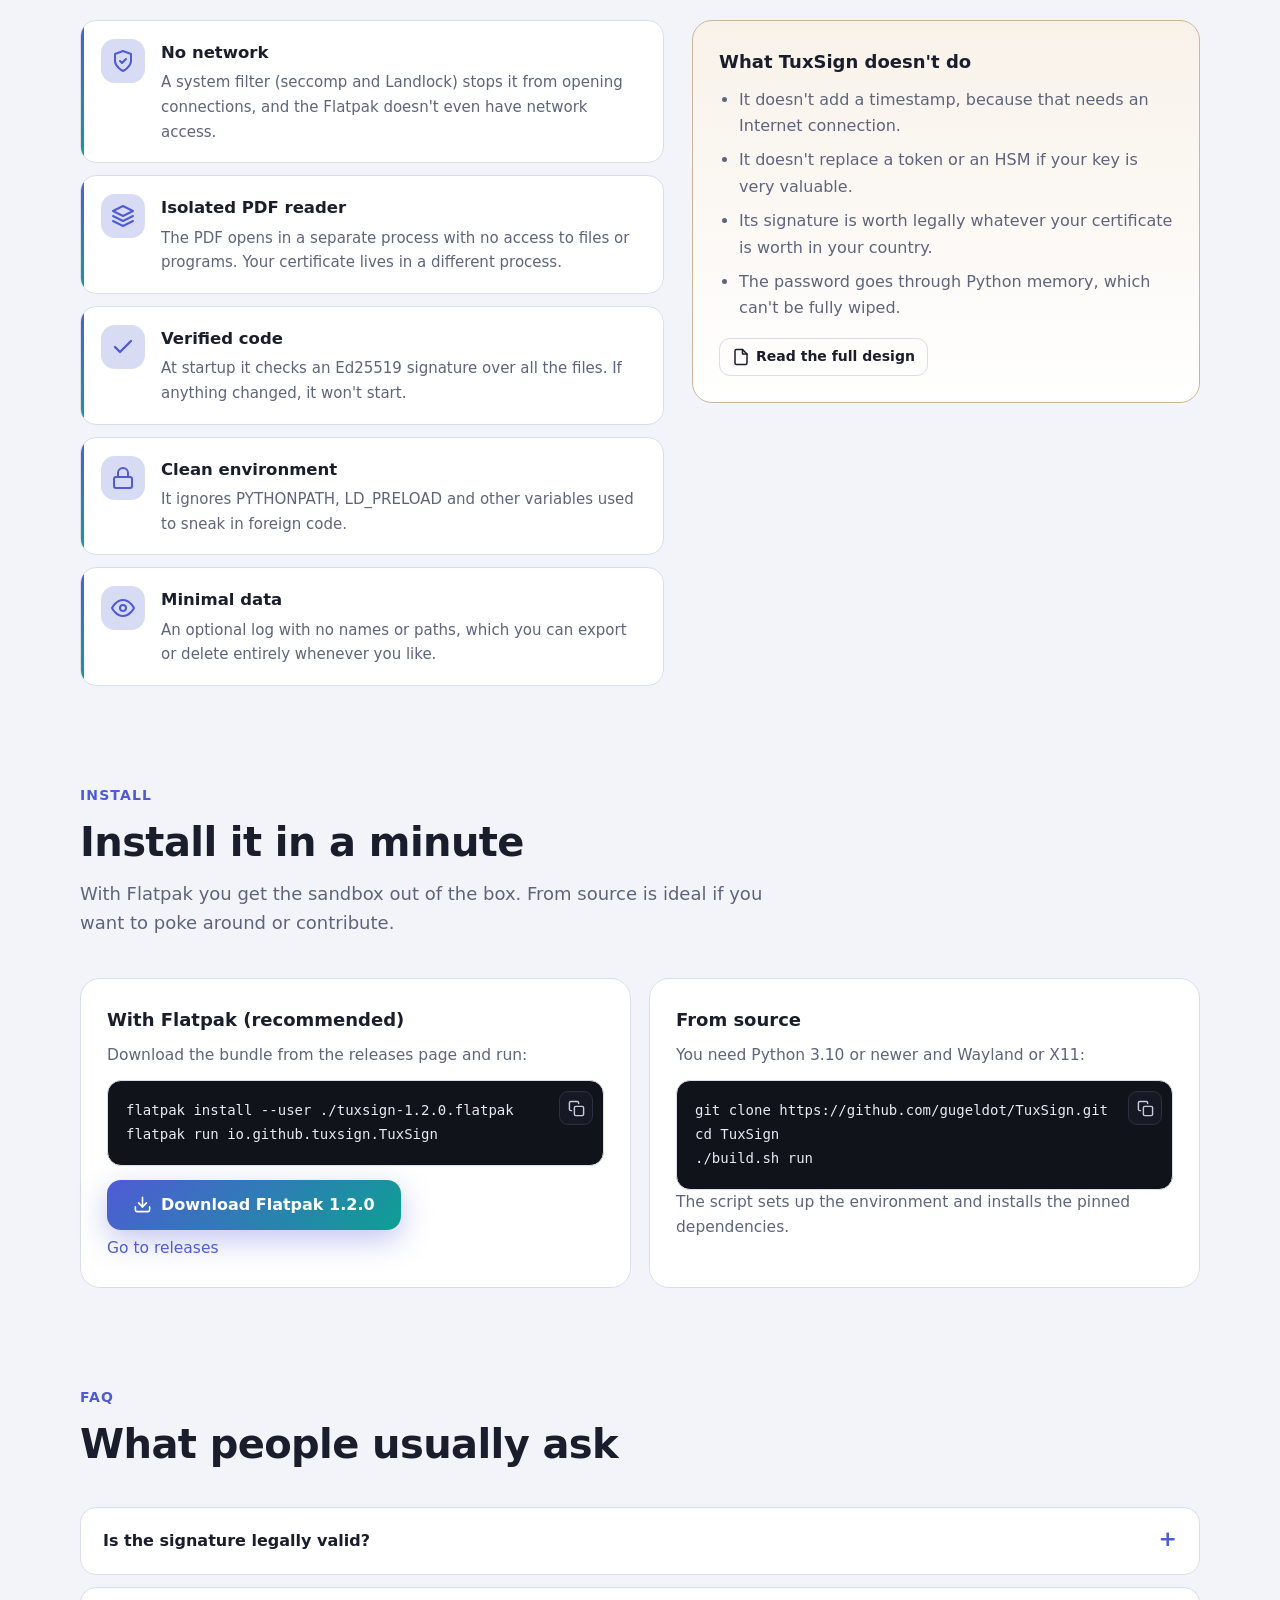
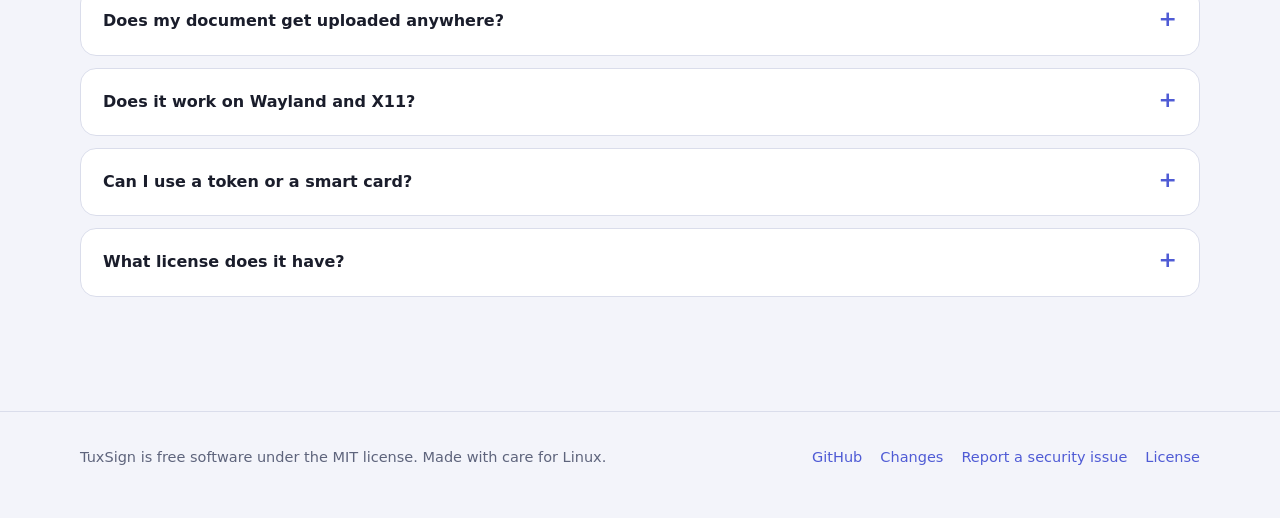
==== commit f23d4ade: "webpage tweaks" ====
--- a/docs/index.html
+++ b/docs/index.html
@@ -72,7 +72,7 @@
         <h1 class="reveal d1"><span data-i18n="h1a">Firma tus PDF con tu certificado.</span> <span class="grad" data-i18n="h1b">Sin que nada salga de tu ordenador.</span></h1>
         <p class="lead reveal d2" data-i18n="lead">TuxSign firma documentos con tu certificado .p12 y deja el original intacto. Sin nube, sin red y sin telemetría. Tú, tu certificado y tu PDF, y nadie más.</p>
         <div class="cta reveal d3">
-          <a class="btn primary" href="https://github.com/gugeldot/TuxSign/releases/latest"><svg><use href="#i-down"/></svg><span data-i18n="cta_download">Descargar</span></a>
+          <a class="btn primary" href="https://github.com/gugeldot/TuxSign/releases/download/v1.2.0/tuxsign-1.2.0.flatpak"><svg><use href="#i-down"/></svg><span data-i18n="cta_download">Descargar</span> <span class="ver">v1.2.0</span></a>
           <a class="btn" href="https://github.com/gugeldot/TuxSign"><svg><use href="#i-code"/></svg><span data-i18n="cta_code">Ver el código</span></a>
         </div>
         <p class="fine reveal d3" data-i18n="fine">Gratis y de código abierto (MIT). Disponible como Flatpak, paquete Python y binario nativo.</p>
@@ -164,6 +164,7 @@
             <p data-i18n="ins1p">Descarga el paquete desde la página de descargas y ejecuta:</p>
             <div class="code">flatpak install --user ./tuxsign-1.2.0.flatpak
 flatpak run io.github.tuxsign.TuxSign<button class="copy" type="button" aria-label="Copiar" data-copy="flatpak install --user ./tuxsign-1.2.0.flatpak&#10;flatpak run io.github.tuxsign.TuxSign"><svg><use href="#i-copy"/></svg></button></div>
+            <p class="dl"><a class="btn primary" href="https://github.com/gugeldot/TuxSign/releases/download/v1.2.0/tuxsign-1.2.0.flatpak"><svg><use href="#i-down"/></svg><span data-i18n="ins_dl">Descargar el Flatpak 1.2.0</span></a></p>
             <p class="note"><a href="https://github.com/gugeldot/TuxSign/releases/latest" data-i18n="ins_rel">Ir a las descargas</a></p>
           </div>
           <div class="card reveal d1">
--- a/docs/assets/site.css
+++ b/docs/assets/site.css
@@ -148,3 +148,10 @@
   *, *::before, *::after { animation: none !important; transition: none !important; scroll-behavior: auto !important; }
   .reveal { opacity: 1; transform: none; }
 }
+
+/* cambio de idioma: desenfoque y enfoque */
+[data-i18n], img[data-shot], title { transition: filter .24s ease, opacity .24s ease; }
+.lang-out [data-i18n], .lang-out img[data-shot] { filter: blur(10px); opacity: 0; }
+.btn .ver { font-weight: 600; font-size: 13px; opacity: .85; padding: 2px 8px; border-radius: 8px; background: color-mix(in srgb, var(--on-accent) 18%, transparent); }
+.install .dl { margin: 14px 0 6px; }
+@media (prefers-reduced-motion: reduce) { .lang-out [data-i18n], .lang-out img[data-shot] { filter: none; opacity: 1; } }
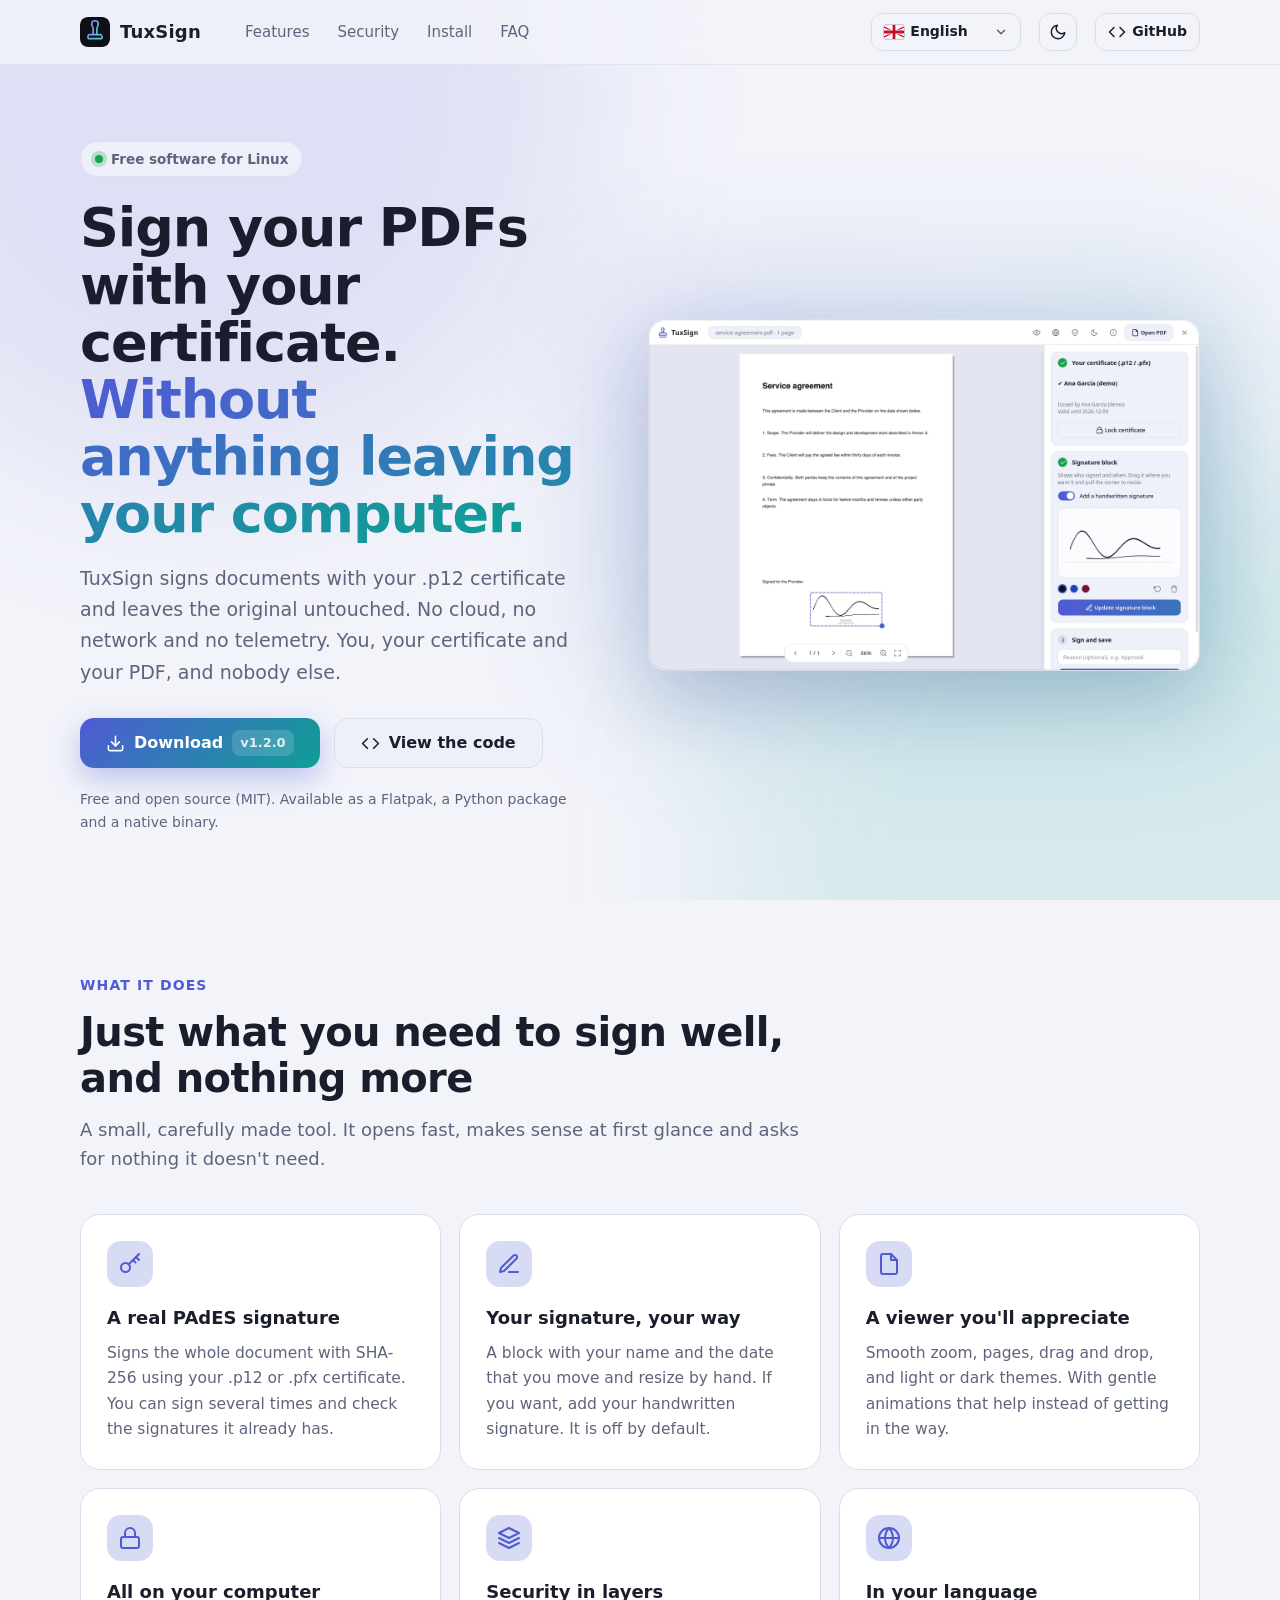
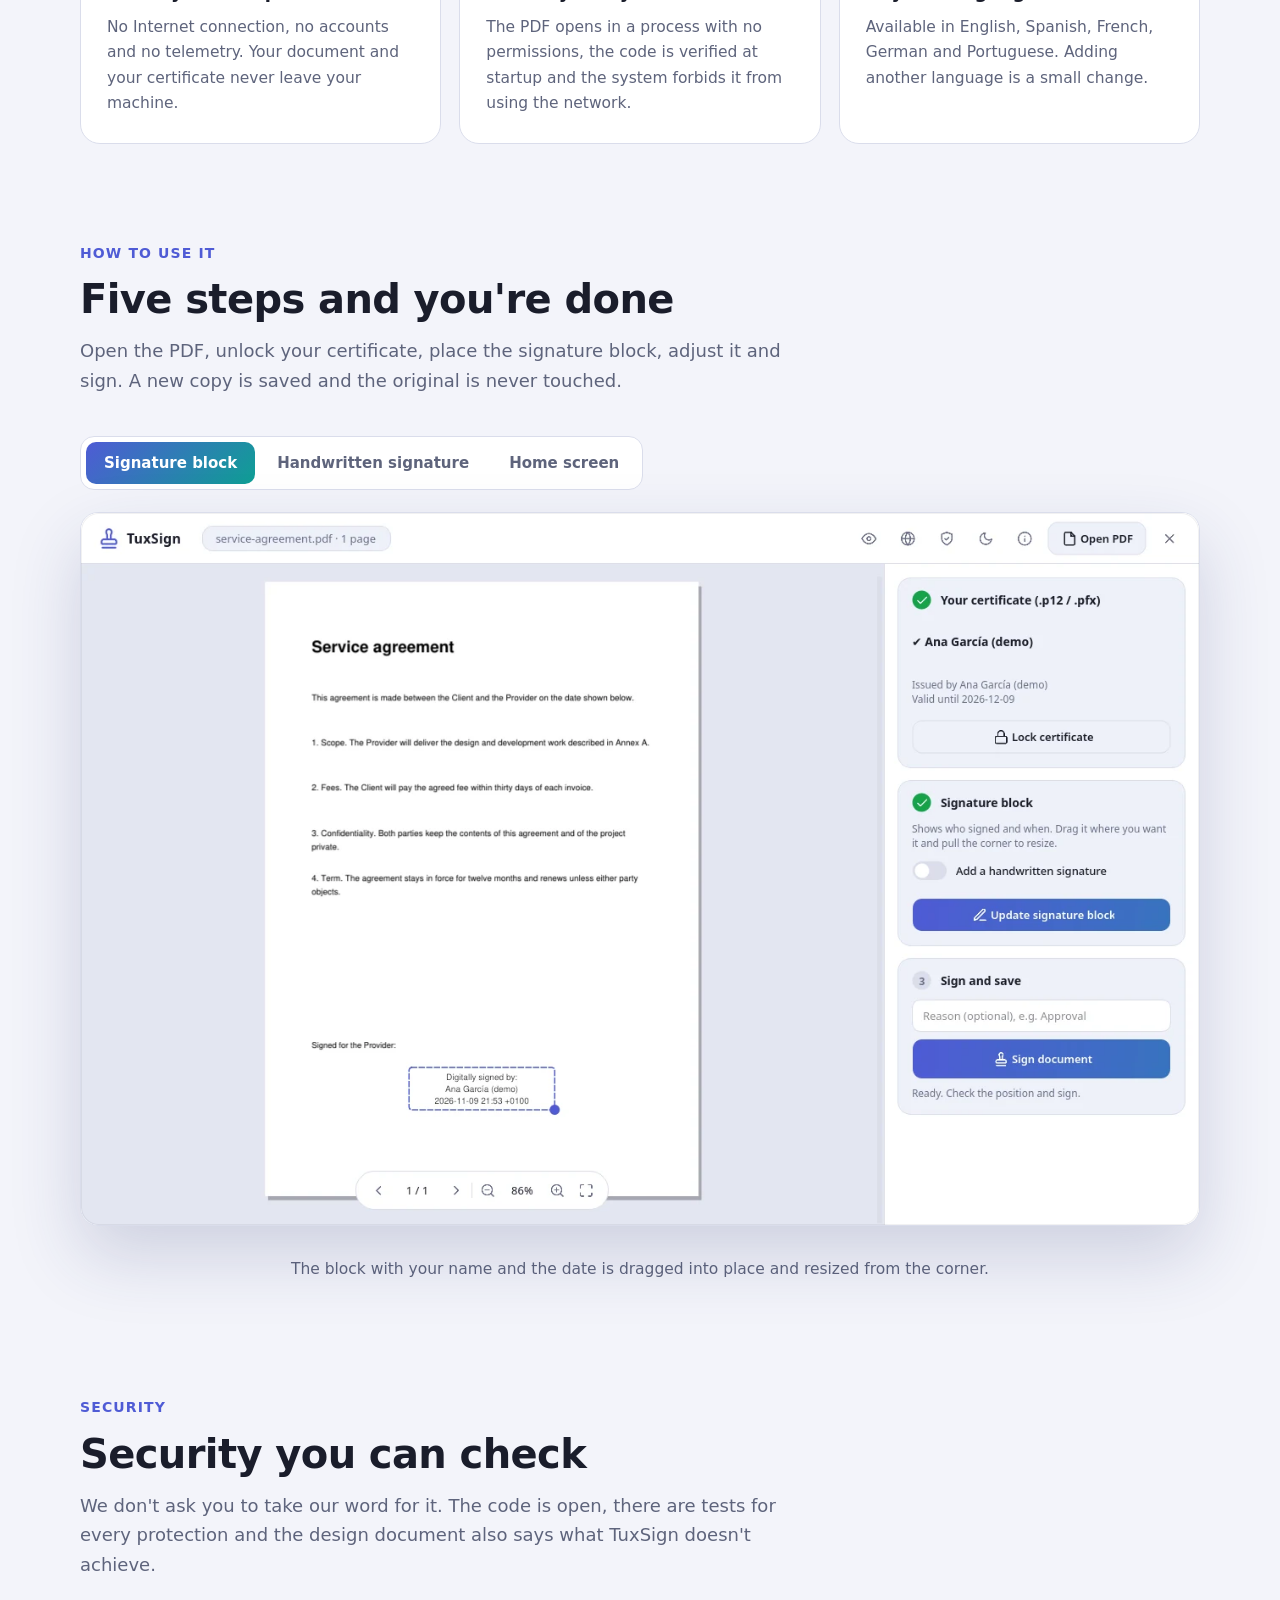
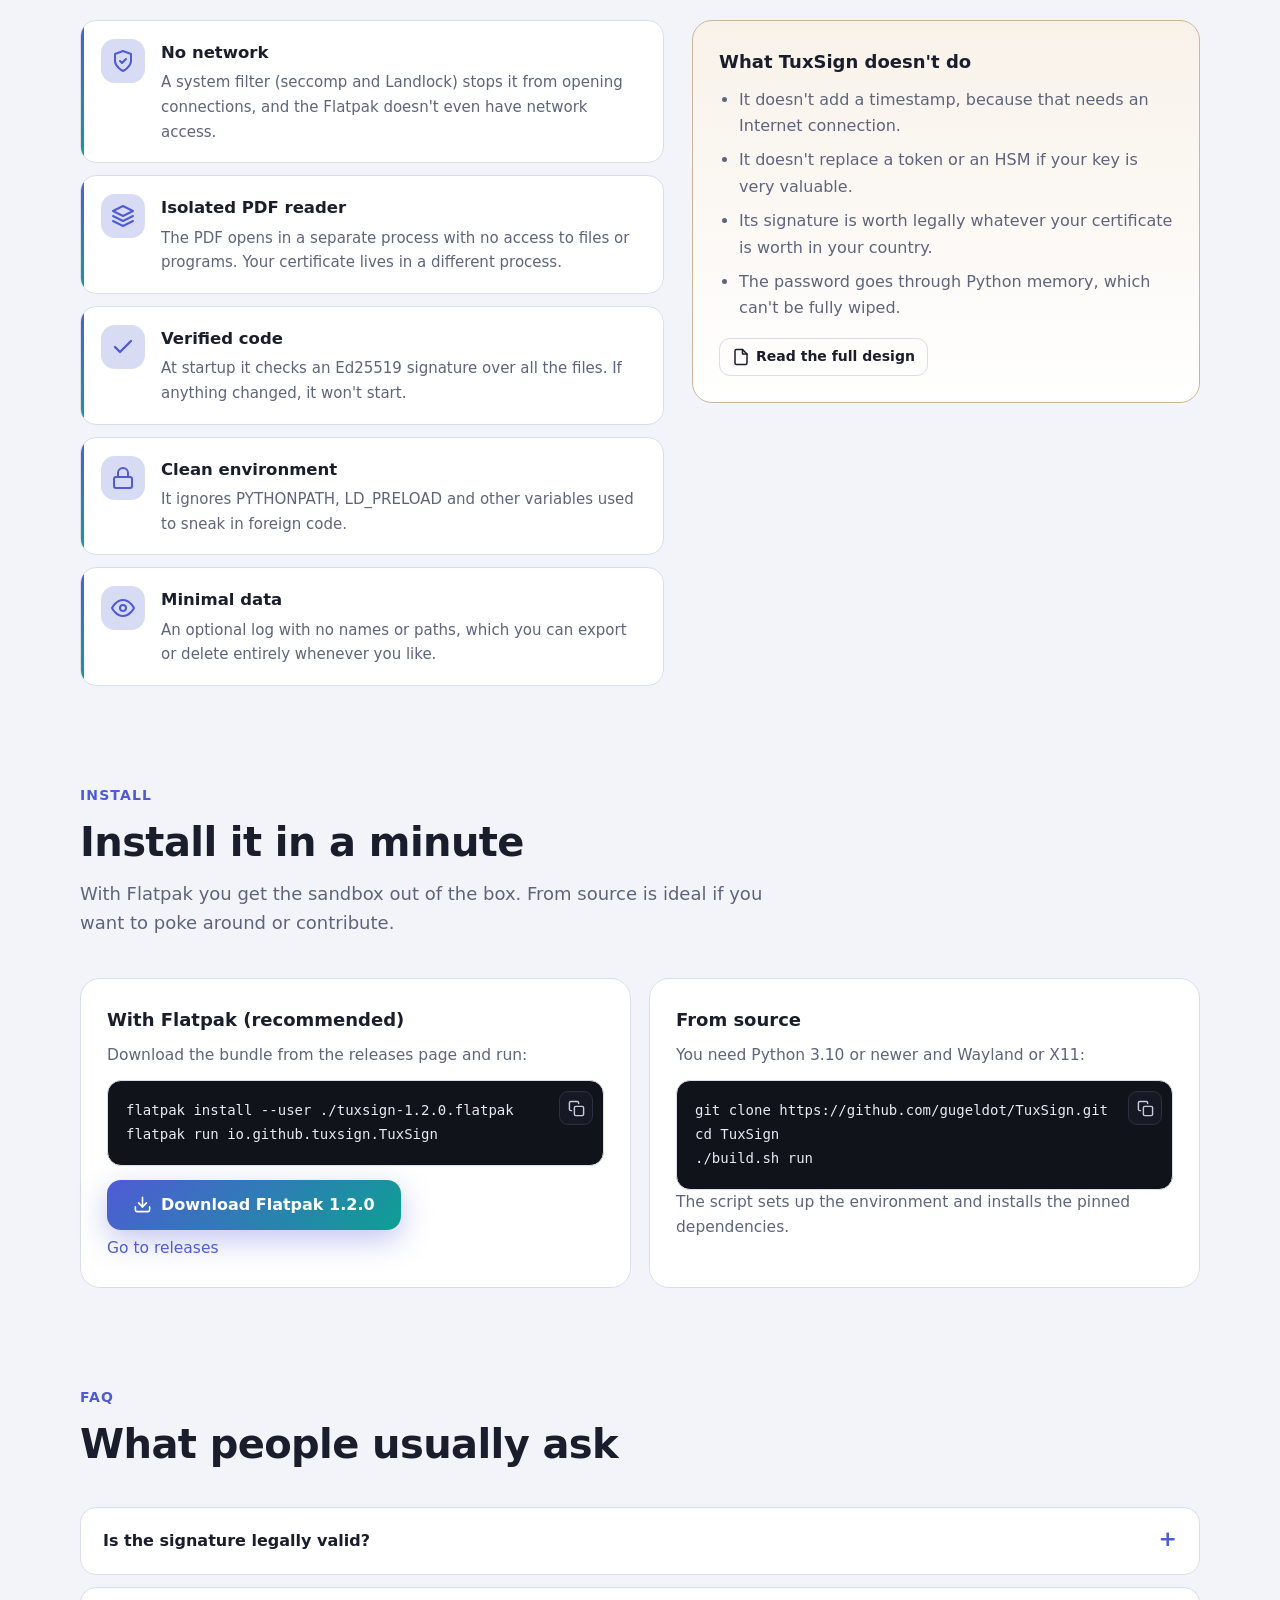
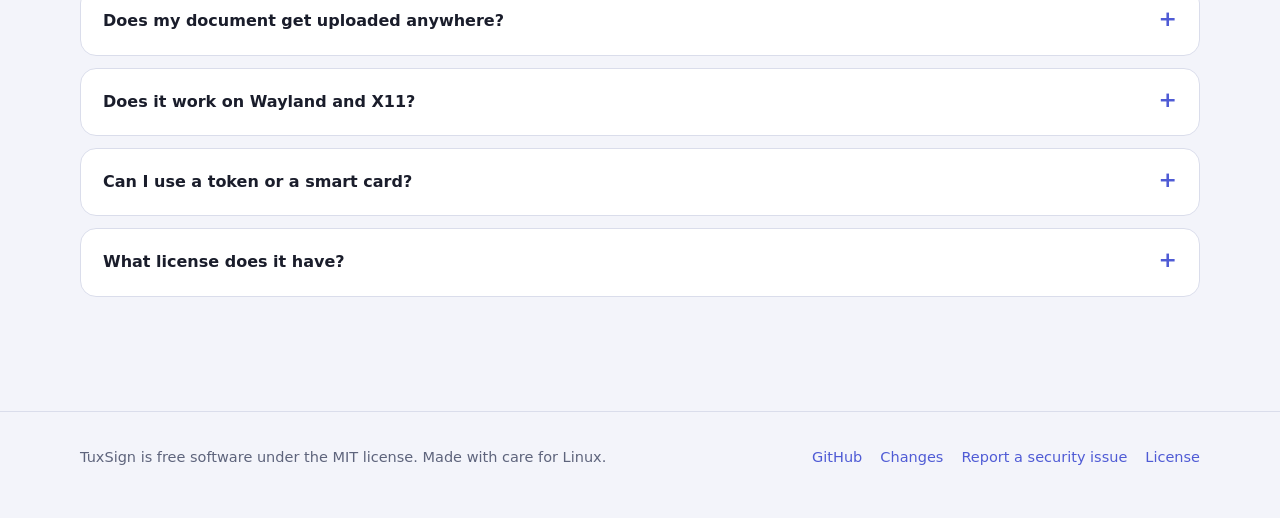
==== commit cec36046: "animations & locales" ====
--- a/docs/index.html
+++ b/docs/index.html
@@ -59,7 +59,10 @@
         <a href="#preguntas" data-i18n="nav_faq">Preguntas</a>
       </nav>
       <div class="spacer"></div>
-      <button class="chip-btn" id="lang" type="button" aria-label="Cambiar idioma"><svg><use href="#i-globe"/></svg><span id="lang-label">EN</span></button>
+      <div class="lang-dd">
+        <button class="chip-btn" id="lang" type="button" aria-label="Idioma / Language" aria-haspopup="listbox" aria-expanded="false" aria-controls="lang-menu"><img class="flag" id="lang-flag" src="assets/flags/es.svg" alt="" width="20" height="14"><span id="lang-label">Español</span><svg class="chev" viewBox="0 0 24 24" fill="none" stroke="currentColor" stroke-width="2.4" stroke-linecap="round" stroke-linejoin="round"><path d="m6 9 6 6 6-6"/></svg></button>
+        <ul class="lang-menu" id="lang-menu" role="listbox" aria-label="Idioma / Language" hidden></ul>
+      </div>
       <button class="chip-btn icon-only" id="theme" type="button" aria-label="Cambiar tema" data-i18n-aria="aria_theme"><svg><use id="theme-icon" href="#i-sun"/></svg></button>
       <a class="chip-btn" href="https://github.com/gugeldot/TuxSign"><svg><use href="#i-code"/></svg>GitHub</a>
     </div>
--- a/docs/assets/site.css
+++ b/docs/assets/site.css
@@ -155,3 +155,26 @@
 .btn .ver { font-weight: 600; font-size: 13px; opacity: .85; padding: 2px 8px; border-radius: 8px; background: color-mix(in srgb, var(--on-accent) 18%, transparent); }
 .install .dl { margin: 14px 0 6px; }
 @media (prefers-reduced-motion: reduce) { .lang-out [data-i18n], .lang-out img[data-shot] { filter: none; opacity: 1; } }
+
+/* cambio de tema: cortina de arriba a abajo */
+::view-transition-old(root), ::view-transition-new(root) { animation: none; mix-blend-mode: normal; }
+::view-transition-new(root) { animation: curtain .75s cubic-bezier(.65, 0, .35, 1) both; }
+@keyframes curtain { from { clip-path: inset(0 0 100% 0); } to { clip-path: inset(0 0 0 0); } }
+@keyframes curtain-up { from { clip-path: inset(100% 0 0 0); } to { clip-path: inset(0 0 0 0); } }
+:root[data-curtain="up"]::view-transition-new(root) { animation-name: curtain-up; }
+
+/* selector de idioma */
+.lang-dd { position: relative; }
+.chip-btn .chev { width: 14px; height: 14px; opacity: .7; transition: transform .18s; }
+#lang[aria-expanded="true"] .chev { transform: rotate(180deg); }
+.lang-menu { position: absolute; left: 0; right: 0; top: calc(100% + 6px); box-sizing: border-box; z-index: 60; margin: 0; padding: 4px; list-style: none; background: var(--surface2); border: 1px solid var(--border); border-radius: 12px; box-shadow: 0 16px 40px rgb(0 0 0 / .3); }
+.lang-menu[hidden] { display: none; }
+.lang-menu li { padding: 8px 8px; border-radius: 8px; font-size: 14px; font-weight: 600; cursor: pointer; white-space: nowrap; outline: none; }
+.lang-menu li:hover, .lang-menu li:focus-visible { background: color-mix(in srgb, var(--accent) 14%, transparent); }
+.lang-menu li[aria-selected="true"] { color: var(--accent); }
+.lang-menu li[aria-selected="true"]::after { content: " ✓"; }
+.flag, .lang-menu img { width: 20px; height: 14px; border-radius: 3px; object-fit: cover; box-shadow: 0 0 0 1px rgb(0 0 0 / .18); flex: none; }
+.lang-menu li { display: flex; align-items: center; gap: 10px; }
+.lang-menu li[aria-selected="true"]::after { margin-left: auto; padding-left: 12px; }
+#lang { width: 100%; min-width: 150px; }
+#lang .chev { margin-left: auto; }
